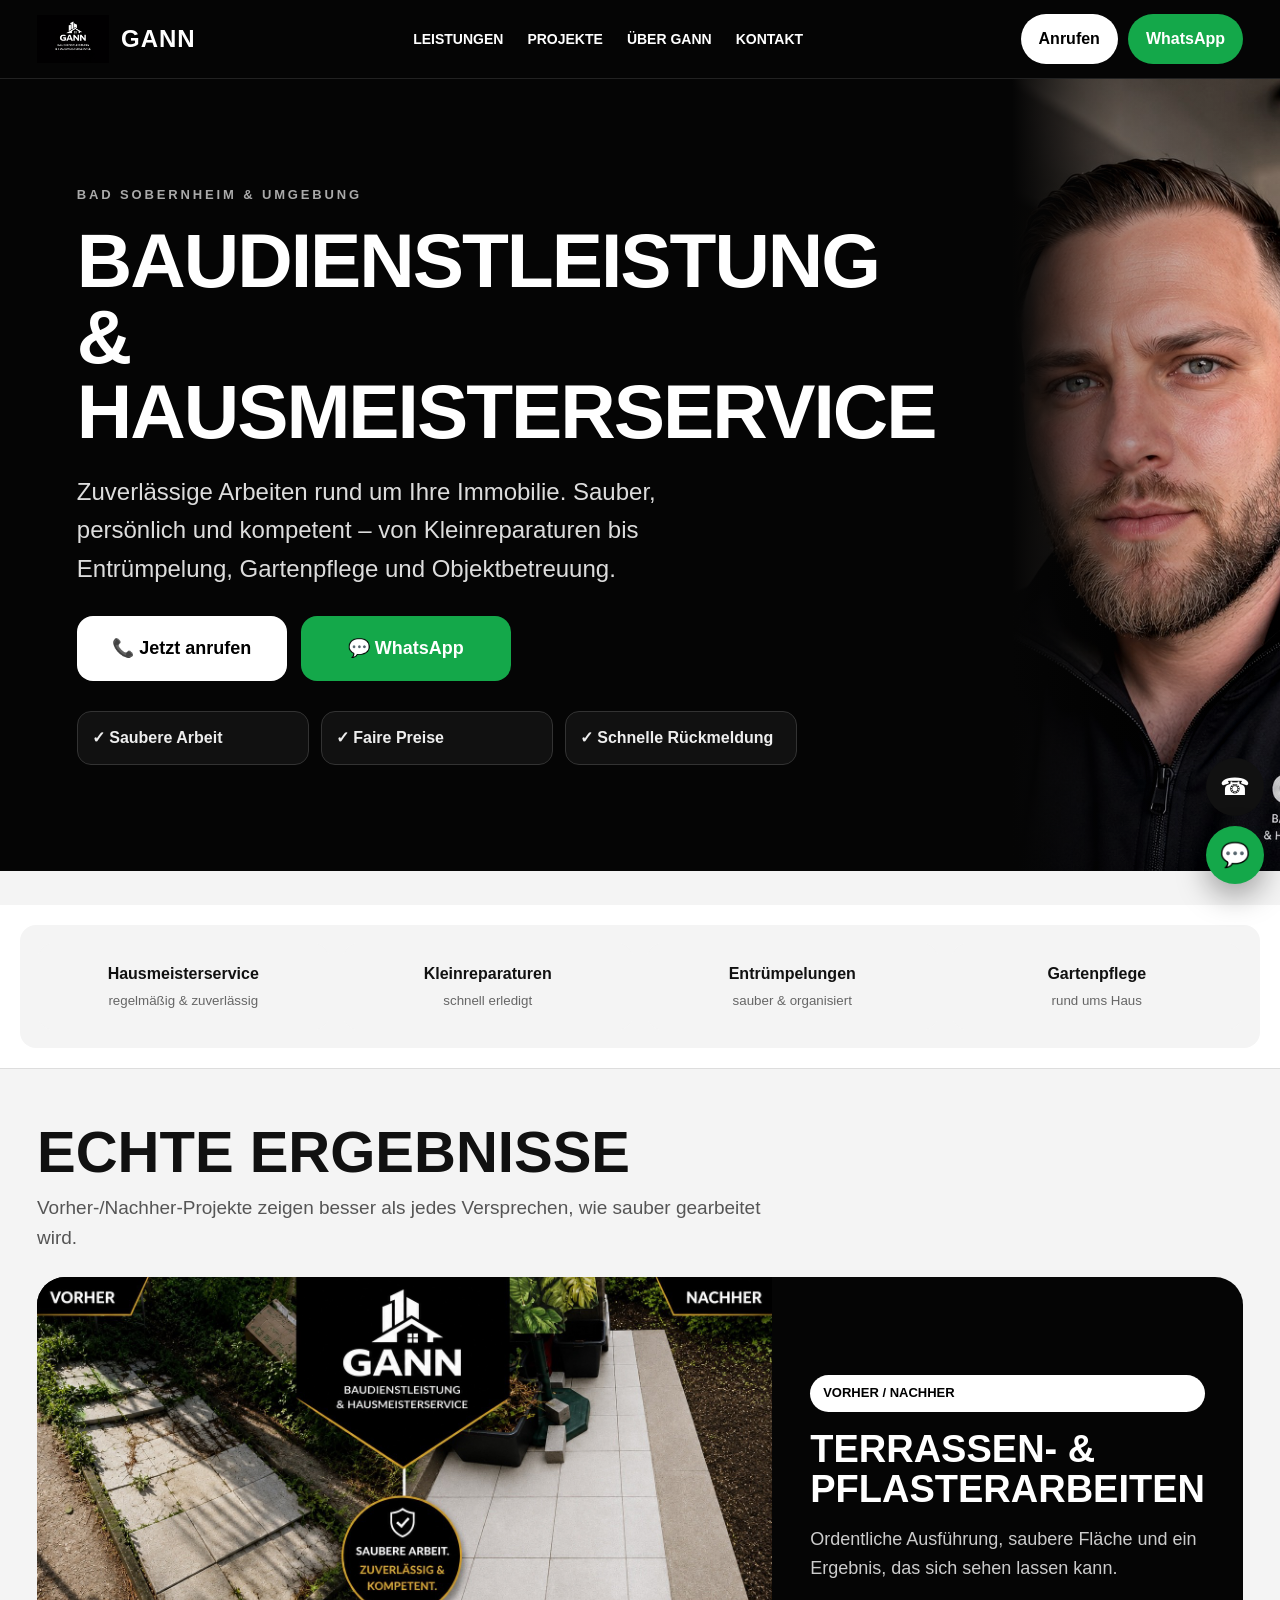
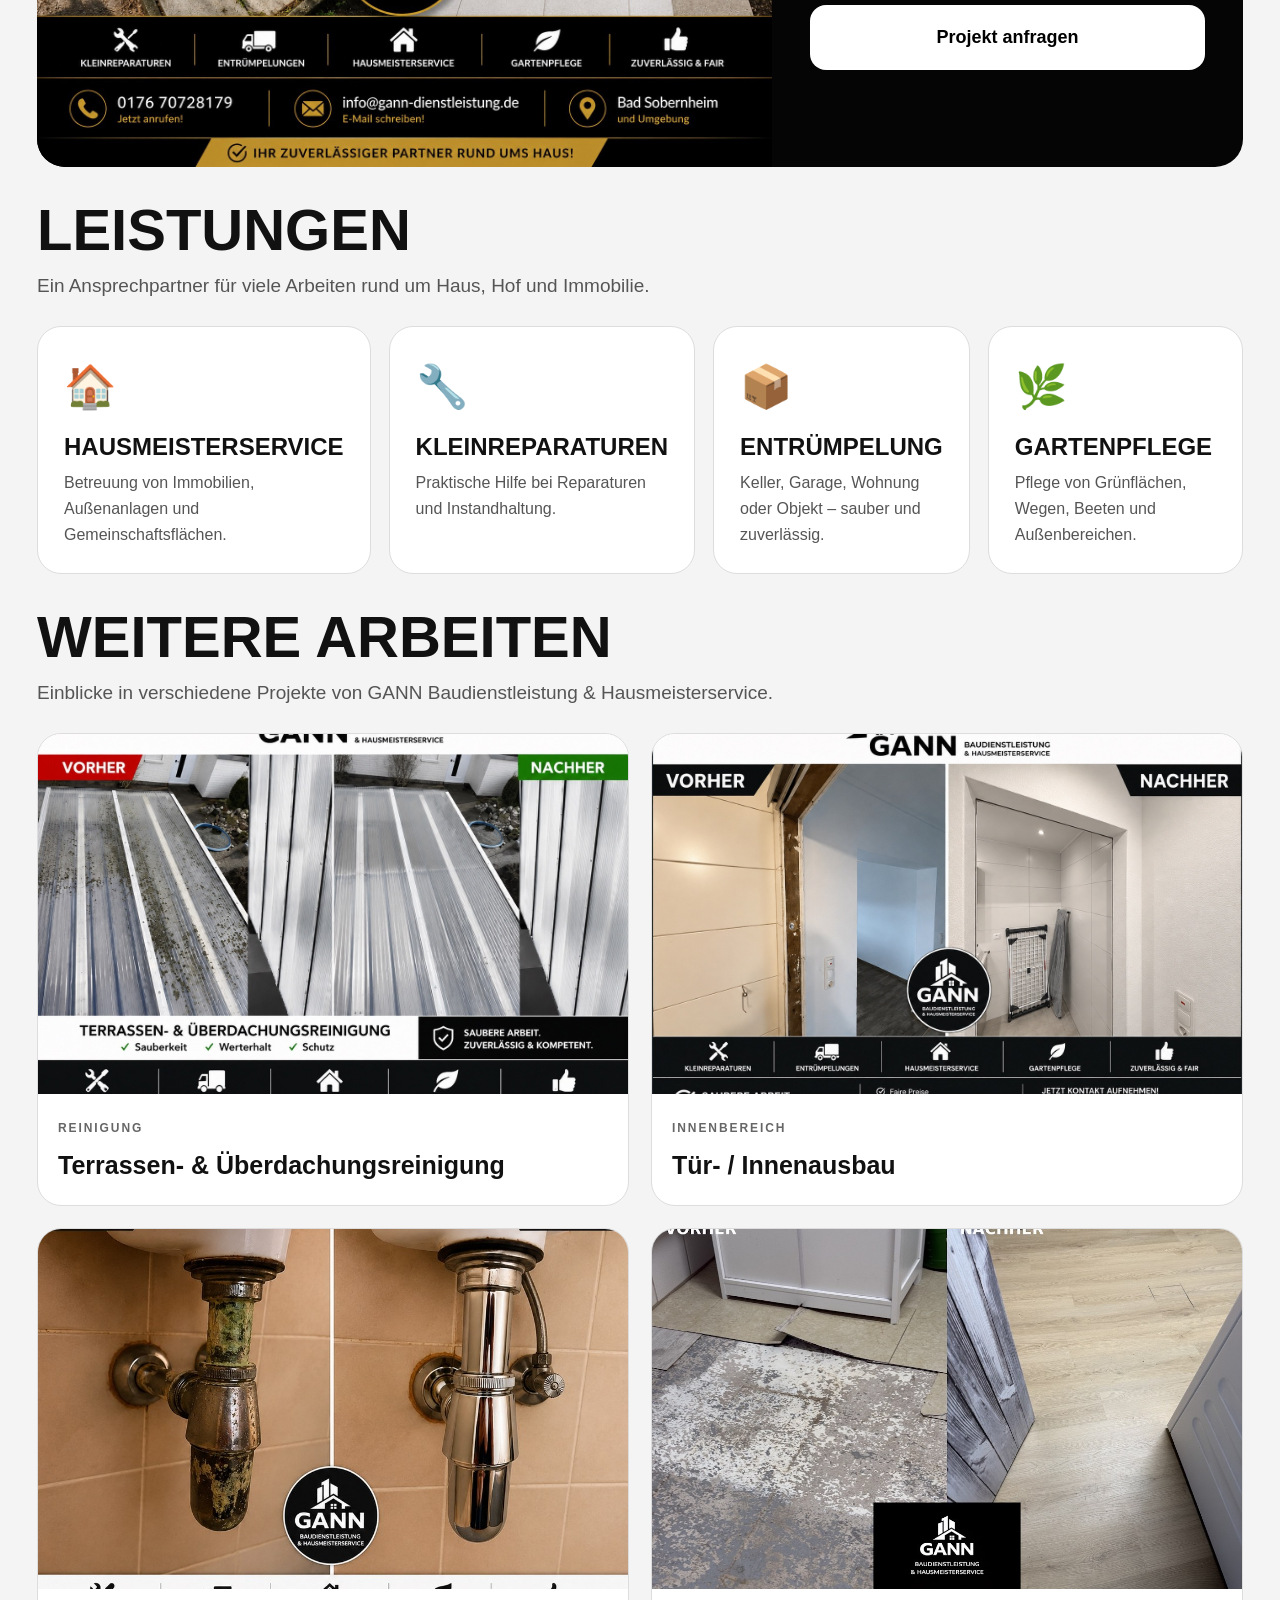
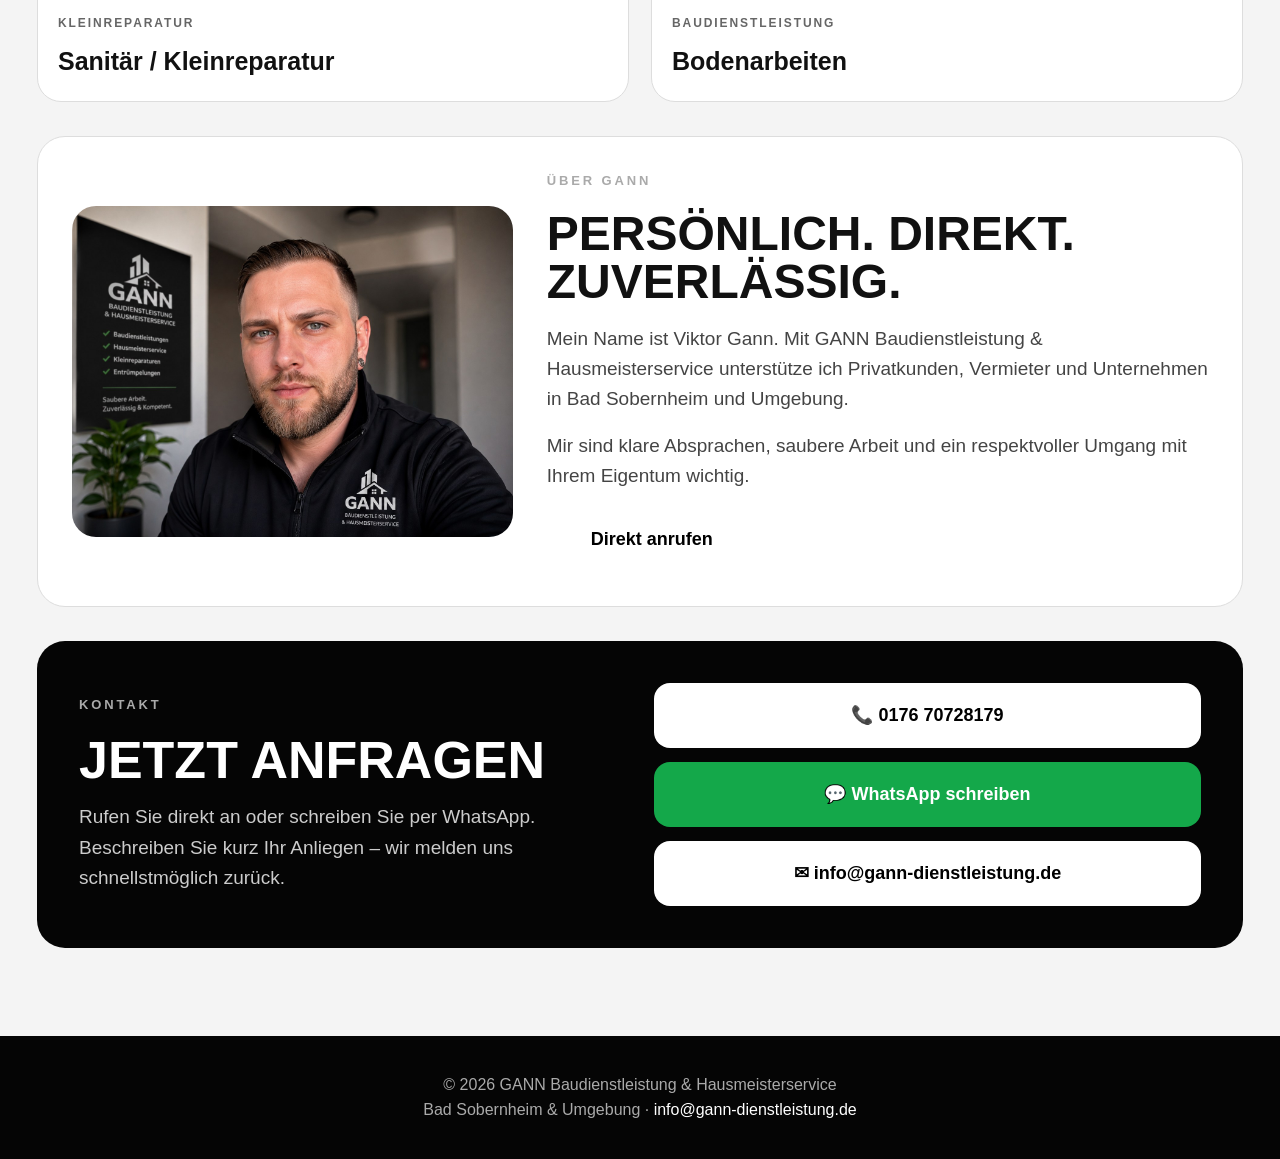
==== v2.html @ 87d22b59 "Create v2.html" ====
<!DOCTYPE html>
<html lang="de">
<head>
  <meta charset="UTF-8">
  <meta name="viewport" content="width=device-width, initial-scale=1.0">
  <title>GANN Website 2.0 Vorschau</title>
  <style>
    *{box-sizing:border-box;margin:0;padding:0}
    html{scroll-behavior:smooth}
    body{font-family:Arial,Helvetica,sans-serif;background:#f4f4f4;color:#111;line-height:1.6}
    a{text-decoration:none;color:inherit}
    img{max-width:100%;display:block}

    header{position:sticky;top:0;z-index:99;background:#050505;color:#fff;border-bottom:1px solid #222}
    .nav{max-width:1250px;margin:auto;padding:14px 22px;display:flex;align-items:center;justify-content:space-between;gap:20px}
    .logo{display:flex;align-items:center;gap:12px;font-weight:900;font-size:24px;letter-spacing:1px}
    .logo img{height:48px}
    .navlinks{display:flex;gap:24px;font-size:14px;font-weight:800;text-transform:uppercase}
    .navcta{display:flex;gap:10px}
    .btn{padding:12px 18px;border-radius:999px;font-weight:900}
    .btn.white{background:#fff;color:#000}
    .btn.green{background:#14a84a;color:#fff}

    .hero{background:#050505;color:#fff;min-height:88vh;display:grid;grid-template-columns:1fr 1fr;align-items:center;overflow:hidden}
    .hero-text{padding:70px clamp(24px,6vw,90px)}
    .eyebrow{font-size:13px;text-transform:uppercase;letter-spacing:.22em;color:#aaa;font-weight:900;margin-bottom:18px}
    h1{font-size:clamp(42px,6vw,84px);line-height:.98;text-transform:uppercase;letter-spacing:-2px;margin-bottom:24px}
    .hero-text p{font-size:clamp(18px,2vw,24px);color:#ddd;max-width:680px;margin-bottom:28px}
    .hero-actions{display:flex;gap:14px;flex-wrap:wrap;margin-bottom:30px}
    .bigbtn{padding:18px 26px;border-radius:16px;font-size:18px;font-weight:900;display:inline-flex;align-items:center;justify-content:center;min-width:210px}
    .bigbtn.dark{background:#fff;color:#000}
    .bigbtn.green{background:#14a84a;color:#fff}
    .checks{display:grid;grid-template-columns:repeat(3,1fr);gap:12px;max-width:720px}
    .checks span{border:1px solid #333;background:#111;border-radius:14px;padding:13px 14px;font-weight:800;color:#eee}

    .hero-photo{height:100%;min-height:650px;position:relative}
    .hero-photo img{width:100%;height:100%;object-fit:cover;object-position:center top;filter:grayscale(10%) contrast(1.05)}
    .hero-photo:after{content:"";position:absolute;inset:0;background:linear-gradient(90deg,#050505 0%,rgba(5,5,5,.35) 40%,transparent 100%)}

    .strip{background:#fff;padding:20px;border-bottom:1px solid #ddd}
    .strip-inner{max-width:1250px;margin:auto;display:grid;grid-template-columns:repeat(4,1fr);gap:14px;text-align:center}
    .strip div{background:#f4f4f4;border-radius:16px;padding:18px;font-weight:900}
    .strip small{display:block;color:#666;font-weight:500;margin-top:4px}

    main{max-width:1250px;margin:auto;padding:54px 22px}
    section{margin-bottom:34px}
    .section-head{margin-bottom:24px}
    .section-head h2{font-size:clamp(34px,5vw,58px);line-height:1;text-transform:uppercase}
    .section-head p{font-size:19px;color:#555;max-width:760px;margin-top:12px}

    .feature-project{background:#050505;color:#fff;border-radius:28px;overflow:hidden;display:grid;grid-template-columns:1.25fr .75fr}
    .feature-project img{width:100%;height:100%;object-fit:cover}
    .feature-info{padding:38px;display:flex;flex-direction:column;justify-content:center}
    .feature-info h3{font-size:38px;line-height:1.05;margin-bottom:16px;text-transform:uppercase}
    .feature-info p{color:#ccc;font-size:18px;margin-bottom:22px}
    .tag{display:inline-block;background:#fff;color:#000;border-radius:999px;padding:8px 13px;font-weight:900;font-size:13px;text-transform:uppercase;margin-bottom:18px}

    .services{display:grid;grid-template-columns:repeat(4,1fr);gap:18px}
    .service{background:#fff;border-radius:24px;padding:26px;min-height:220px;border:1px solid #ddd}
    .service .icon{font-size:42px;margin-bottom:14px}
    .service h3{font-size:24px;line-height:1.1;margin-bottom:10px;text-transform:uppercase}
    .service p{color:#555}

    .gallery{display:grid;grid-template-columns:repeat(2,1fr);gap:22px}
    .project{background:#fff;border-radius:24px;overflow:hidden;border:1px solid #ddd}
    .project img{width:100%;height:360px;object-fit:cover}
    .project div{padding:20px}
    .project span{font-size:12px;text-transform:uppercase;letter-spacing:.16em;font-weight:900;color:#666}
    .project h3{font-size:25px;margin-top:6px}

    .about{background:#fff;border-radius:28px;padding:34px;display:grid;grid-template-columns:.8fr 1.2fr;gap:34px;align-items:center;border:1px solid #ddd}
    .about img{border-radius:24px;max-height:520px;width:100%;object-fit:cover}
    .about h2{font-size:48px;line-height:1;text-transform:uppercase;margin-bottom:18px}
    .about p{font-size:19px;color:#444;margin-bottom:16px}

    .contact{background:#050505;color:#fff;border-radius:28px;padding:42px;display:grid;grid-template-columns:1fr 1fr;gap:28px;align-items:center}
    .contact h2{font-size:52px;line-height:1;text-transform:uppercase;margin-bottom:16px}
    .contact p{color:#ccc;font-size:19px}
    .contact-buttons{display:grid;gap:14px}

    footer{background:#050505;color:#aaa;text-align:center;padding:36px 20px}
    footer a{color:#fff}

    .float{position:fixed;right:16px;bottom:16px;z-index:100;display:flex;flex-direction:column;gap:10px}
    .float a{width:58px;height:58px;border-radius:50%;display:grid;place-items:center;background:#111;color:#fff;font-size:24px;box-shadow:0 12px 30px rgba(0,0,0,.35)}
    .float .wa{background:#14a84a}

    @media(max-width:900px){
      .navlinks{display:none}
      .hero{grid-template-columns:1fr}
      .hero-photo{min-height:480px;order:-1}
      .hero-photo:after{background:linear-gradient(0deg,#050505 0%,transparent 55%)}
      .checks,.strip-inner,.services,.gallery,.feature-project,.about,.contact{grid-template-columns:1fr}
      .feature-project img{height:auto}
    }

    @media(max-width:600px){
      .nav{padding:10px 14px}
      .logo img{height:40px}
      .logo span{display:none}
      .navcta{gap:8px}
      .btn{padding:10px 12px;font-size:13px}
      .hero-text{padding:34px 18px 42px}
      h1{font-size:39px}
      .hero-photo{min-height:390px}
      main{padding:34px 14px}
      .project img{height:auto}
      .contact,.about,.feature-info{padding:24px}
      .contact h2,.about h2{font-size:36px}
    }
  </style>
</head>

<body>

<header>
  <nav class="nav">
    <a class="logo" href="#start">
      <img src="assets/logo-dark.png" alt="GANN Logo">
      <span>GANN</span>
    </a>

    <div class="navlinks">
      <a href="#leistungen">Leistungen</a>
      <a href="#projekte">Projekte</a>
      <a href="#ueber">Über GANN</a>
      <a href="#kontakt">Kontakt</a>
    </div>

    <div class="navcta">
      <a class="btn white" href="tel:+4917670728179">Anrufen</a>
      <a class="btn green" href="https://wa.me/4917670728179">WhatsApp</a>
    </div>
  </nav>
</header>

<section class="hero" id="start">
  <div class="hero-text">
    <div class="eyebrow">Bad Sobernheim & Umgebung</div>
    <h1>Baudienstleistung & Hausmeisterservice</h1>
    <p>
      Zuverlässige Arbeiten rund um Ihre Immobilie. Sauber, persönlich und kompetent –
      von Kleinreparaturen bis Entrümpelung, Gartenpflege und Objektbetreuung.
    </p>

    <div class="hero-actions">
      <a class="bigbtn dark" href="tel:+4917670728179">📞 Jetzt anrufen</a>
      <a class="bigbtn green" href="https://wa.me/4917670728179">💬 WhatsApp</a>
    </div>

    <div class="checks">
      <span>✓ Saubere Arbeit</span>
      <span>✓ Faire Preise</span>
      <span>✓ Schnelle Rückmeldung</span>
    </div>
  </div>

  <div class="hero-photo">
    <img src="assets/viktor-gann.jpg" alt="Viktor Gann">
  </div>
</section>

<div class="strip">
  <div class="strip-inner">
    <div>Hausmeisterservice<small>regelmäßig & zuverlässig</small></div>
    <div>Kleinreparaturen<small>schnell erledigt</small></div>
    <div>Entrümpelungen<small>sauber & organisiert</small></div>
    <div>Gartenpflege<small>rund ums Haus</small></div>
  </div>
</div>

<main>

<section id="projekte">
  <div class="section-head">
    <h2>Echte Ergebnisse</h2>
    <p>Vorher-/Nachher-Projekte zeigen besser als jedes Versprechen, wie sauber gearbeitet wird.</p>
  </div>

  <div class="feature-project">
    <img src="assets/terrasse-pflaster-neu.jpg" alt="Terrassen und Pflasterarbeiten vorher nachher">
    <div class="feature-info">
      <span class="tag">Vorher / Nachher</span>
      <h3>Terrassen- & Pflasterarbeiten</h3>
      <p>Ordentliche Ausführung, saubere Fläche und ein Ergebnis, das sich sehen lassen kann.</p>
      <a class="bigbtn dark" href="#kontakt">Projekt anfragen</a>
    </div>
  </div>
</section>

<section id="leistungen">
  <div class="section-head">
    <h2>Leistungen</h2>
    <p>Ein Ansprechpartner für viele Arbeiten rund um Haus, Hof und Immobilie.</p>
  </div>

  <div class="services">
    <article class="service">
      <div class="icon">🏠</div>
      <h3>Hausmeisterservice</h3>
      <p>Betreuung von Immobilien, Außenanlagen und Gemeinschaftsflächen.</p>
    </article>

    <article class="service">
      <div class="icon">🔧</div>
      <h3>Kleinreparaturen</h3>
      <p>Praktische Hilfe bei Reparaturen und Instandhaltung.</p>
    </article>

    <article class="service">
      <div class="icon">📦</div>
      <h3>Entrümpelung</h3>
      <p>Keller, Garage, Wohnung oder Objekt – sauber und zuverlässig.</p>
    </article>

    <article class="service">
      <div class="icon">🌿</div>
      <h3>Gartenpflege</h3>
      <p>Pflege von Grünflächen, Wegen, Beeten und Außenbereichen.</p>
    </article>
  </div>
</section>

<section>
  <div class="section-head">
    <h2>Weitere Arbeiten</h2>
    <p>Einblicke in verschiedene Projekte von GANN Baudienstleistung & Hausmeisterservice.</p>
  </div>

  <div class="gallery">
    <article class="project">
      <img src="assets/terrasse.jpg" alt="Terrassenreinigung vorher nachher">
      <div><span>Reinigung</span><h3>Terrassen- & Überdachungsreinigung</h3></div>
    </article>

    <article class="project">
      <img src="assets/innenausbau.jpg" alt="Innenausbau vorher nachher">
      <div><span>Innenbereich</span><h3>Tür- / Innenausbau</h3></div>
    </article>

    <article class="project">
      <img src="assets/sanitaer.jpg" alt="Sanitär Kleinreparatur vorher nachher">
      <div><span>Kleinreparatur</span><h3>Sanitär / Kleinreparatur</h3></div>
    </article>

    <article class="project">
      <img src="assets/boden.jpg" alt="Bodenarbeiten vorher nachher">
      <div><span>Baudienstleistung</span><h3>Bodenarbeiten</h3></div>
    </article>
  </div>
</section>

<section class="about" id="ueber">
  <img src="assets/viktor-gann.jpg" alt="Viktor Gann">
  <div>
    <div class="eyebrow">Über GANN</div>
    <h2>Persönlich. Direkt. Zuverlässig.</h2>
    <p>
      Mein Name ist Viktor Gann. Mit GANN Baudienstleistung & Hausmeisterservice
      unterstütze ich Privatkunden, Vermieter und Unternehmen in Bad Sobernheim und Umgebung.
    </p>
    <p>
      Mir sind klare Absprachen, saubere Arbeit und ein respektvoller Umgang mit Ihrem Eigentum wichtig.
    </p>
    <a class="bigbtn dark" href="tel:+4917670728179">Direkt anrufen</a>
  </div>
</section>

<section class="contact" id="kontakt">
  <div>
    <div class="eyebrow">Kontakt</div>
    <h2>Jetzt anfragen</h2>
    <p>
      Rufen Sie direkt an oder schreiben Sie per WhatsApp.
      Beschreiben Sie kurz Ihr Anliegen – wir melden uns schnellstmöglich zurück.
    </p>
  </div>

  <div class="contact-buttons">
    <a class="bigbtn dark" href="tel:+4917670728179">📞 0176 70728179</a>
    <a class="bigbtn green" href="https://wa.me/4917670728179">💬 WhatsApp schreiben</a>
    <a class="bigbtn dark" href="mailto:info@gann-dienstleistung.de">✉ info@gann-dienstleistung.de</a>
  </div>
</section>

</main>

<div class="float">
  <a href="tel:+4917670728179">☎</a>
  <a class="wa" href="https://wa.me/4917670728179">💬</a>
</div>

<footer>
  <p>© 2026 GANN Baudienstleistung & Hausmeisterservice</p>
  <p>Bad Sobernheim & Umgebung · <a href="mailto:info@gann-dienstleistung.de">info@gann-dienstleistung.de</a></p>
</footer>

</body>
</html>
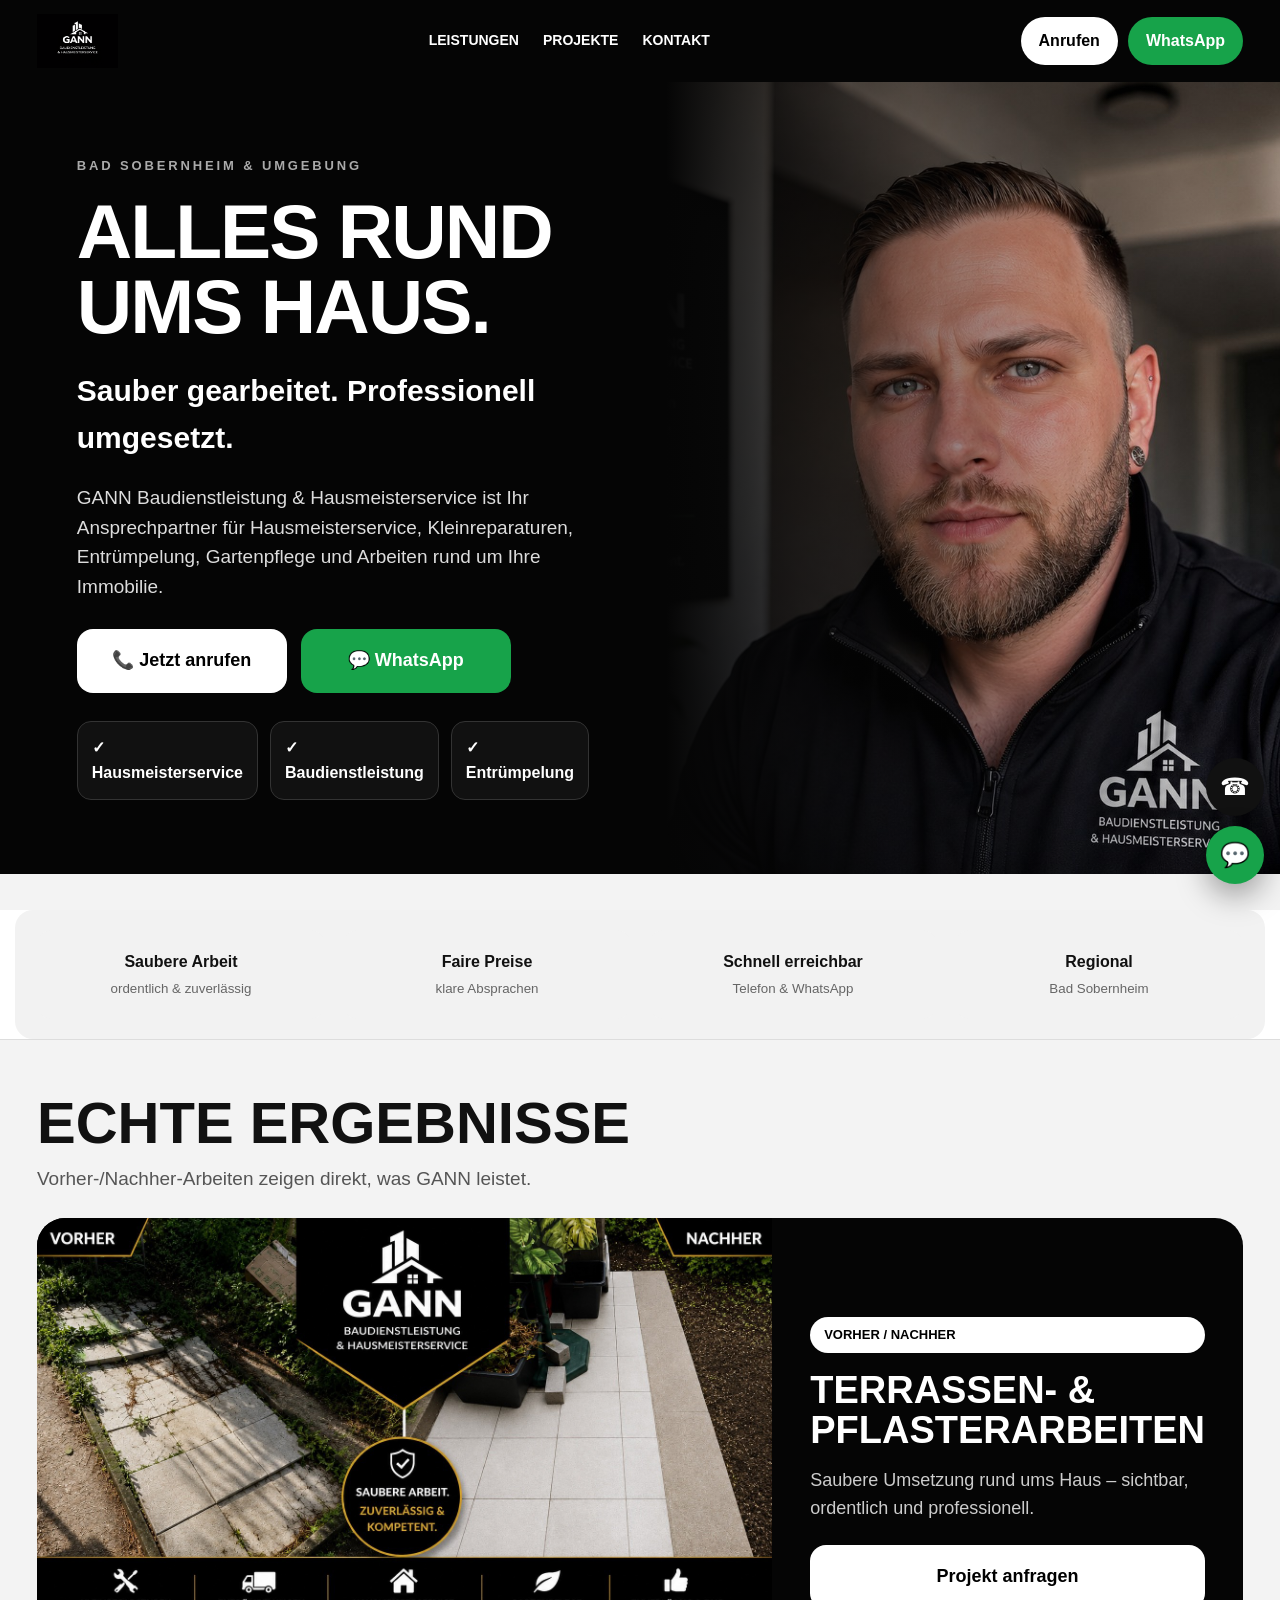
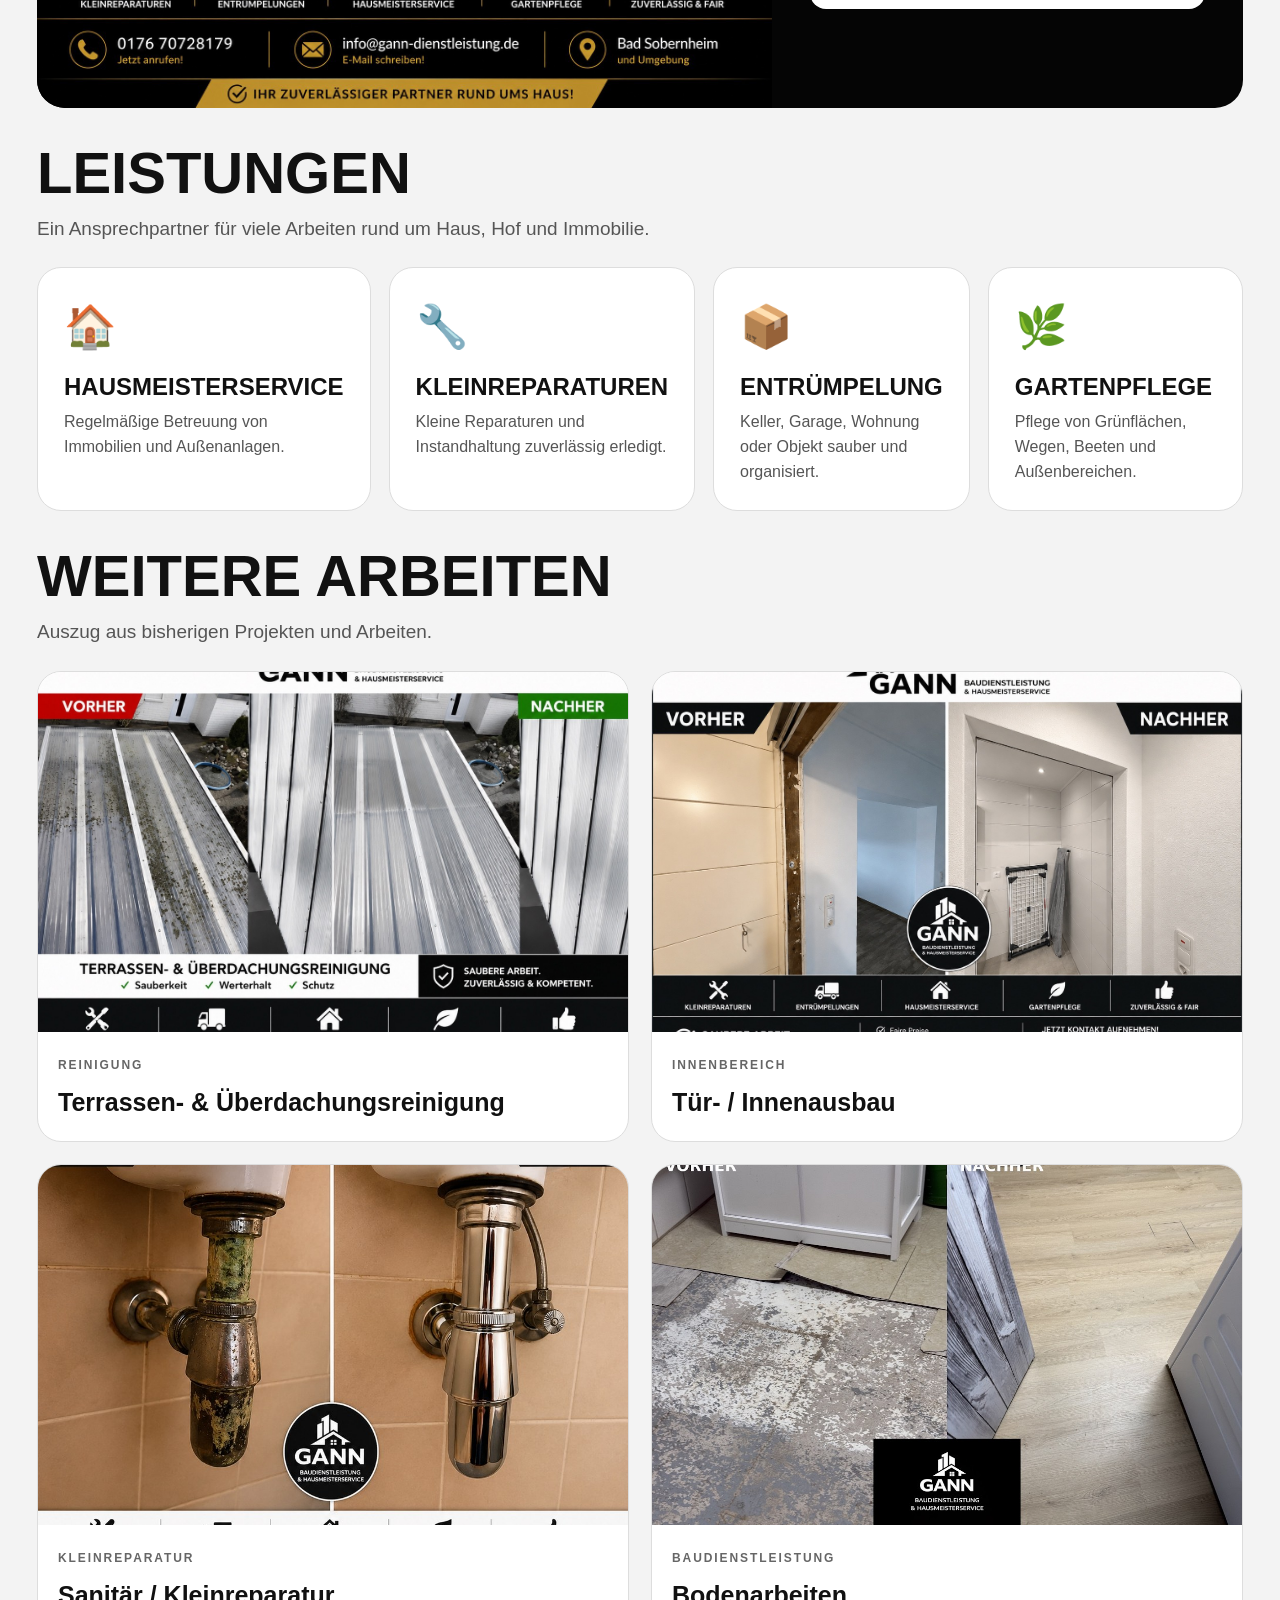
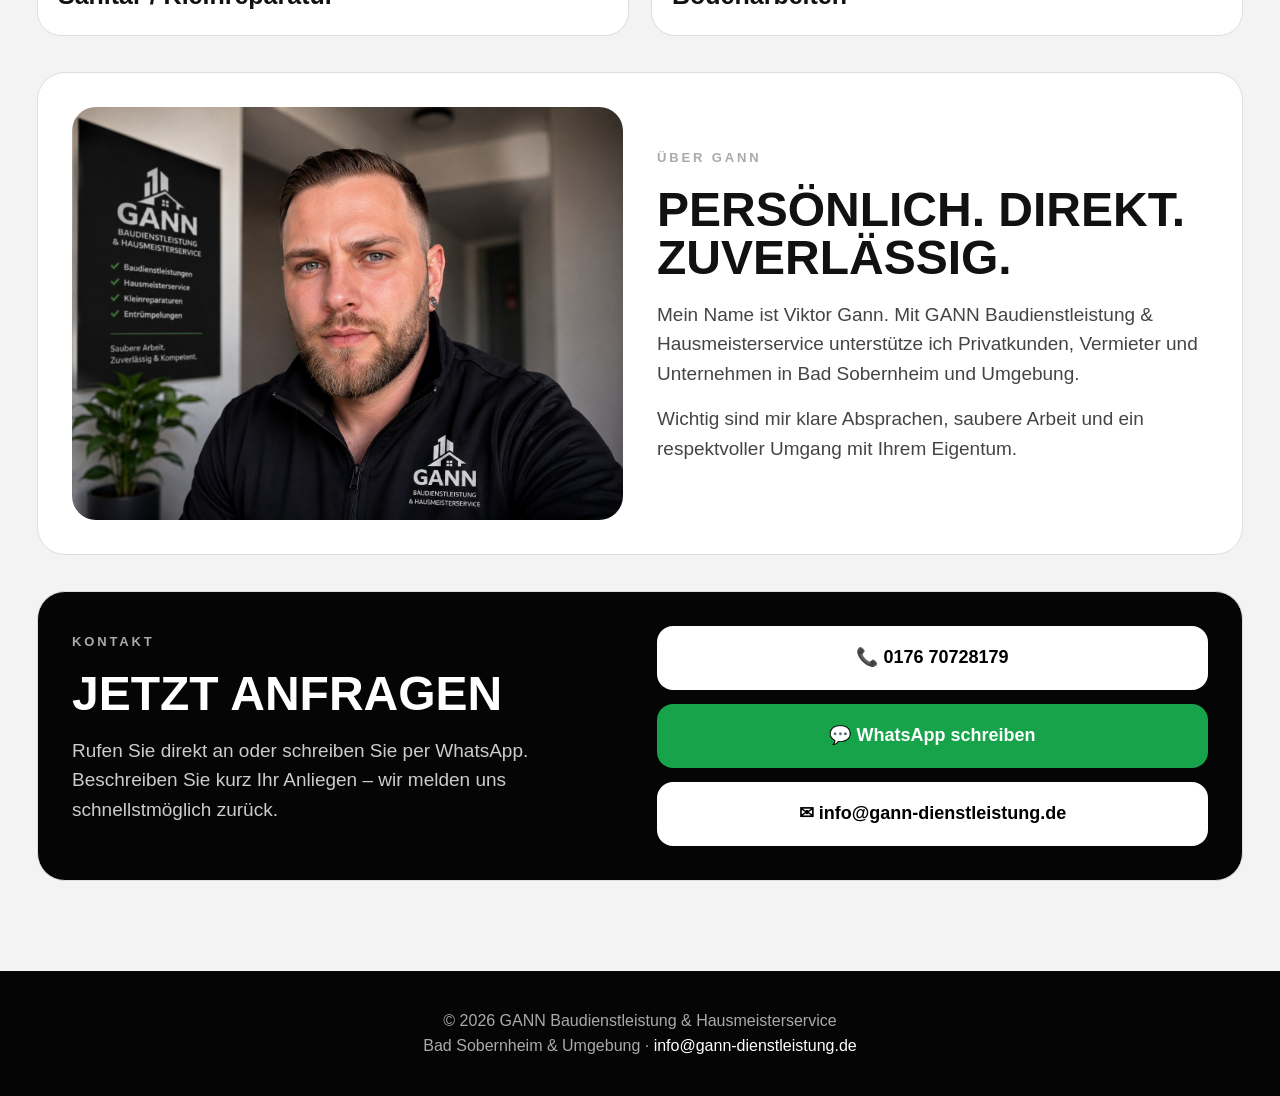
==== commit a698bdae: "Update v2.html" ====
--- a/v2.html
+++ b/v2.html
@@ -3,110 +3,108 @@
 <head>
   <meta charset="UTF-8">
   <meta name="viewport" content="width=device-width, initial-scale=1.0">
-  <title>GANN Website 2.0 Vorschau</title>
+  <title>GANN Vorschau</title>
+
   <style>
     *{box-sizing:border-box;margin:0;padding:0}
-    html{scroll-behavior:smooth}
-    body{font-family:Arial,Helvetica,sans-serif;background:#f4f4f4;color:#111;line-height:1.6}
+    body{font-family:Arial,Helvetica,sans-serif;background:#f3f3f3;color:#111;line-height:1.55}
     a{text-decoration:none;color:inherit}
     img{max-width:100%;display:block}
 
-    header{position:sticky;top:0;z-index:99;background:#050505;color:#fff;border-bottom:1px solid #222}
-    .nav{max-width:1250px;margin:auto;padding:14px 22px;display:flex;align-items:center;justify-content:space-between;gap:20px}
-    .logo{display:flex;align-items:center;gap:12px;font-weight:900;font-size:24px;letter-spacing:1px}
-    .logo img{height:48px}
-    .navlinks{display:flex;gap:24px;font-size:14px;font-weight:800;text-transform:uppercase}
+    header{background:#050505;color:#fff;position:sticky;top:0;z-index:100}
+    .nav{max-width:1250px;margin:auto;padding:14px 22px;display:flex;align-items:center;justify-content:space-between;gap:18px}
+    .logo img{height:54px}
+    .navlinks{display:flex;gap:24px;font-weight:800;text-transform:uppercase;font-size:14px}
     .navcta{display:flex;gap:10px}
     .btn{padding:12px 18px;border-radius:999px;font-weight:900}
     .btn.white{background:#fff;color:#000}
-    .btn.green{background:#14a84a;color:#fff}
-
-    .hero{background:#050505;color:#fff;min-height:88vh;display:grid;grid-template-columns:1fr 1fr;align-items:center;overflow:hidden}
+    .btn.green{background:#17a34a;color:#fff}
+
+    .hero{background:#050505;color:#fff;display:grid;grid-template-columns:1fr 1fr;min-height:88vh;align-items:center}
     .hero-text{padding:70px clamp(24px,6vw,90px)}
-    .eyebrow{font-size:13px;text-transform:uppercase;letter-spacing:.22em;color:#aaa;font-weight:900;margin-bottom:18px}
-    h1{font-size:clamp(42px,6vw,84px);line-height:.98;text-transform:uppercase;letter-spacing:-2px;margin-bottom:24px}
-    .hero-text p{font-size:clamp(18px,2vw,24px);color:#ddd;max-width:680px;margin-bottom:28px}
-    .hero-actions{display:flex;gap:14px;flex-wrap:wrap;margin-bottom:30px}
-    .bigbtn{padding:18px 26px;border-radius:16px;font-size:18px;font-weight:900;display:inline-flex;align-items:center;justify-content:center;min-width:210px}
-    .bigbtn.dark{background:#fff;color:#000}
-    .bigbtn.green{background:#14a84a;color:#fff}
-    .checks{display:grid;grid-template-columns:repeat(3,1fr);gap:12px;max-width:720px}
-    .checks span{border:1px solid #333;background:#111;border-radius:14px;padding:13px 14px;font-weight:800;color:#eee}
-
-    .hero-photo{height:100%;min-height:650px;position:relative}
-    .hero-photo img{width:100%;height:100%;object-fit:cover;object-position:center top;filter:grayscale(10%) contrast(1.05)}
-    .hero-photo:after{content:"";position:absolute;inset:0;background:linear-gradient(90deg,#050505 0%,rgba(5,5,5,.35) 40%,transparent 100%)}
-
-    .strip{background:#fff;padding:20px;border-bottom:1px solid #ddd}
-    .strip-inner{max-width:1250px;margin:auto;display:grid;grid-template-columns:repeat(4,1fr);gap:14px;text-align:center}
-    .strip div{background:#f4f4f4;border-radius:16px;padding:18px;font-weight:900}
-    .strip small{display:block;color:#666;font-weight:500;margin-top:4px}
+    .label{font-size:13px;letter-spacing:.22em;text-transform:uppercase;color:#aaa;font-weight:900;margin-bottom:18px}
+    h1{font-size:clamp(44px,6vw,86px);line-height:.98;text-transform:uppercase;letter-spacing:-2px;margin-bottom:24px}
+    .sub{font-size:clamp(20px,2.4vw,30px);font-weight:800;margin-bottom:22px}
+    .hero p{font-size:19px;color:#ddd;max-width:680px;margin-bottom:28px}
+    .actions{display:flex;gap:14px;flex-wrap:wrap;margin-bottom:28px}
+    .bigbtn{padding:18px 26px;border-radius:16px;font-size:18px;font-weight:900;display:inline-flex;justify-content:center;align-items:center;min-width:210px}
+    .bigbtn.light{background:#fff;color:#000}
+    .bigbtn.green{background:#17a34a;color:#fff}
+
+    .checks{display:grid;grid-template-columns:repeat(3,1fr);gap:12px;max-width:760px}
+    .checks span{background:#111;border:1px solid #333;border-radius:14px;padding:14px;font-weight:800}
+
+    .hero-img{height:100%;min-height:650px;position:relative}
+    .hero-img img{width:100%;height:100%;object-fit:cover;object-position:center top}
+    .hero-img:after{content:"";position:absolute;inset:0;background:linear-gradient(90deg,#050505 0%,rgba(5,5,5,.45) 42%,transparent)}
+
+    .quick{background:#fff;border-bottom:1px solid #ddd}
+    .quick-inner{max-width:1250px;margin:auto;padding:22px;display:grid;grid-template-columns:repeat(4,1fr);gap:14px}
+    .quick div{background:#f2f2f2;padding:20px;border-radius:18px;font-weight:900;text-align:center}
+    .quick small{display:block;color:#666;font-weight:500;margin-top:4px}
 
     main{max-width:1250px;margin:auto;padding:54px 22px}
-    section{margin-bottom:34px}
-    .section-head{margin-bottom:24px}
-    .section-head h2{font-size:clamp(34px,5vw,58px);line-height:1;text-transform:uppercase}
-    .section-head p{font-size:19px;color:#555;max-width:760px;margin-top:12px}
-
-    .feature-project{background:#050505;color:#fff;border-radius:28px;overflow:hidden;display:grid;grid-template-columns:1.25fr .75fr}
-    .feature-project img{width:100%;height:100%;object-fit:cover}
+    section{margin-bottom:36px}
+    .head{margin-bottom:24px}
+    .head h2{font-size:clamp(34px,5vw,58px);text-transform:uppercase;line-height:1}
+    .head p{font-size:19px;color:#555;max-width:760px;margin-top:12px}
+
+    .feature{background:#050505;color:#fff;border-radius:28px;overflow:hidden;display:grid;grid-template-columns:1.25fr .75fr}
+    .feature img{width:100%;height:100%;object-fit:cover}
     .feature-info{padding:38px;display:flex;flex-direction:column;justify-content:center}
-    .feature-info h3{font-size:38px;line-height:1.05;margin-bottom:16px;text-transform:uppercase}
-    .feature-info p{color:#ccc;font-size:18px;margin-bottom:22px}
-    .tag{display:inline-block;background:#fff;color:#000;border-radius:999px;padding:8px 13px;font-weight:900;font-size:13px;text-transform:uppercase;margin-bottom:18px}
+    .tag{display:inline-block;background:#fff;color:#000;border-radius:999px;padding:8px 14px;font-size:13px;font-weight:900;text-transform:uppercase;margin-bottom:18px}
+    .feature h3{font-size:38px;line-height:1.05;text-transform:uppercase;margin-bottom:16px}
+    .feature p{font-size:18px;color:#ccc;margin-bottom:22px}
 
     .services{display:grid;grid-template-columns:repeat(4,1fr);gap:18px}
-    .service{background:#fff;border-radius:24px;padding:26px;min-height:220px;border:1px solid #ddd}
+    .service{background:#fff;border:1px solid #ddd;border-radius:24px;padding:26px;min-height:220px}
     .service .icon{font-size:42px;margin-bottom:14px}
-    .service h3{font-size:24px;line-height:1.1;margin-bottom:10px;text-transform:uppercase}
+    .service h3{font-size:24px;text-transform:uppercase;line-height:1.1;margin-bottom:10px}
     .service p{color:#555}
 
     .gallery{display:grid;grid-template-columns:repeat(2,1fr);gap:22px}
-    .project{background:#fff;border-radius:24px;overflow:hidden;border:1px solid #ddd}
+    .project{background:#fff;border:1px solid #ddd;border-radius:24px;overflow:hidden}
     .project img{width:100%;height:360px;object-fit:cover}
     .project div{padding:20px}
     .project span{font-size:12px;text-transform:uppercase;letter-spacing:.16em;font-weight:900;color:#666}
     .project h3{font-size:25px;margin-top:6px}
 
-    .about{background:#fff;border-radius:28px;padding:34px;display:grid;grid-template-columns:.8fr 1.2fr;gap:34px;align-items:center;border:1px solid #ddd}
+    .about,.contact{background:#fff;border:1px solid #ddd;border-radius:28px;padding:34px;display:grid;grid-template-columns:1fr 1fr;gap:34px;align-items:center}
     .about img{border-radius:24px;max-height:520px;width:100%;object-fit:cover}
-    .about h2{font-size:48px;line-height:1;text-transform:uppercase;margin-bottom:18px}
-    .about p{font-size:19px;color:#444;margin-bottom:16px}
-
-    .contact{background:#050505;color:#fff;border-radius:28px;padding:42px;display:grid;grid-template-columns:1fr 1fr;gap:28px;align-items:center}
-    .contact h2{font-size:52px;line-height:1;text-transform:uppercase;margin-bottom:16px}
-    .contact p{color:#ccc;font-size:19px}
+    .about h2,.contact h2{font-size:48px;text-transform:uppercase;line-height:1;margin-bottom:18px}
+    .about p,.contact p{font-size:19px;color:#444;margin-bottom:16px}
+
+    .contact{background:#050505;color:#fff}
+    .contact p{color:#ccc}
     .contact-buttons{display:grid;gap:14px}
 
-    footer{background:#050505;color:#aaa;text-align:center;padding:36px 20px}
+    footer{background:#050505;color:#aaa;text-align:center;padding:38px 20px}
     footer a{color:#fff}
 
     .float{position:fixed;right:16px;bottom:16px;z-index:100;display:flex;flex-direction:column;gap:10px}
     .float a{width:58px;height:58px;border-radius:50%;display:grid;place-items:center;background:#111;color:#fff;font-size:24px;box-shadow:0 12px 30px rgba(0,0,0,.35)}
-    .float .wa{background:#14a84a}
+    .float .wa{background:#17a34a}
 
     @media(max-width:900px){
       .navlinks{display:none}
       .hero{grid-template-columns:1fr}
-      .hero-photo{min-height:480px;order:-1}
-      .hero-photo:after{background:linear-gradient(0deg,#050505 0%,transparent 55%)}
-      .checks,.strip-inner,.services,.gallery,.feature-project,.about,.contact{grid-template-columns:1fr}
-      .feature-project img{height:auto}
+      .hero-img{order:-1;min-height:440px}
+      .hero-img:after{background:linear-gradient(0deg,#050505 0%,transparent 55%)}
+      .checks,.quick-inner,.services,.gallery,.feature,.about,.contact{grid-template-columns:1fr}
     }
 
     @media(max-width:600px){
       .nav{padding:10px 14px}
-      .logo img{height:40px}
-      .logo span{display:none}
-      .navcta{gap:8px}
+      .logo img{height:44px}
       .btn{padding:10px 12px;font-size:13px}
       .hero-text{padding:34px 18px 42px}
-      h1{font-size:39px}
-      .hero-photo{min-height:390px}
+      h1{font-size:40px}
+      .sub{font-size:22px}
+      .hero-img{min-height:390px}
       main{padding:34px 14px}
+      .feature-info,.about,.contact{padding:24px}
       .project img{height:auto}
-      .contact,.about,.feature-info{padding:24px}
-      .contact h2,.about h2{font-size:36px}
+      .about h2,.contact h2{font-size:36px}
     }
   </style>
 </head>
@@ -117,13 +115,11 @@
   <nav class="nav">
     <a class="logo" href="#start">
       <img src="assets/logo-dark.png" alt="GANN Logo">
-      <span>GANN</span>
     </a>
 
     <div class="navlinks">
       <a href="#leistungen">Leistungen</a>
       <a href="#projekte">Projekte</a>
-      <a href="#ueber">Über GANN</a>
       <a href="#kontakt">Kontakt</a>
     </div>
 
@@ -136,60 +132,67 @@
 
 <section class="hero" id="start">
   <div class="hero-text">
-    <div class="eyebrow">Bad Sobernheim & Umgebung</div>
-    <h1>Baudienstleistung & Hausmeisterservice</h1>
+    <div class="label">Bad Sobernheim & Umgebung</div>
+
+    <h1>Alles rund ums Haus.</h1>
+
+    <div class="sub">
+      Sauber gearbeitet. Professionell umgesetzt.
+    </div>
+
     <p>
-      Zuverlässige Arbeiten rund um Ihre Immobilie. Sauber, persönlich und kompetent –
-      von Kleinreparaturen bis Entrümpelung, Gartenpflege und Objektbetreuung.
+      GANN Baudienstleistung & Hausmeisterservice ist Ihr Ansprechpartner
+      für Hausmeisterservice, Kleinreparaturen, Entrümpelung, Gartenpflege
+      und Arbeiten rund um Ihre Immobilie.
     </p>
 
-    <div class="hero-actions">
-      <a class="bigbtn dark" href="tel:+4917670728179">📞 Jetzt anrufen</a>
+    <div class="actions">
+      <a class="bigbtn light" href="tel:+4917670728179">📞 Jetzt anrufen</a>
       <a class="bigbtn green" href="https://wa.me/4917670728179">💬 WhatsApp</a>
     </div>
 
     <div class="checks">
-      <span>✓ Saubere Arbeit</span>
-      <span>✓ Faire Preise</span>
-      <span>✓ Schnelle Rückmeldung</span>
-    </div>
-  </div>
-
-  <div class="hero-photo">
+      <span>✓ Hausmeisterservice</span>
+      <span>✓ Baudienstleistung</span>
+      <span>✓ Entrümpelung</span>
+    </div>
+  </div>
+
+  <div class="hero-img">
     <img src="assets/viktor-gann.jpg" alt="Viktor Gann">
   </div>
 </section>
 
-<div class="strip">
-  <div class="strip-inner">
-    <div>Hausmeisterservice<small>regelmäßig & zuverlässig</small></div>
-    <div>Kleinreparaturen<small>schnell erledigt</small></div>
-    <div>Entrümpelungen<small>sauber & organisiert</small></div>
-    <div>Gartenpflege<small>rund ums Haus</small></div>
+<div class="quick">
+  <div class="quick-inner">
+    <div>Saubere Arbeit<small>ordentlich & zuverlässig</small></div>
+    <div>Faire Preise<small>klare Absprachen</small></div>
+    <div>Schnell erreichbar<small>Telefon & WhatsApp</small></div>
+    <div>Regional<small>Bad Sobernheim</small></div>
   </div>
 </div>
 
 <main>
 
 <section id="projekte">
-  <div class="section-head">
+  <div class="head">
     <h2>Echte Ergebnisse</h2>
-    <p>Vorher-/Nachher-Projekte zeigen besser als jedes Versprechen, wie sauber gearbeitet wird.</p>
-  </div>
-
-  <div class="feature-project">
-    <img src="assets/terrasse-pflaster-neu.jpg" alt="Terrassen und Pflasterarbeiten vorher nachher">
+    <p>Vorher-/Nachher-Arbeiten zeigen direkt, was GANN leistet.</p>
+  </div>
+
+  <div class="feature">
+    <img src="assets/terrasse-pflaster-neu.jpg" alt="Terrasse Pflasterarbeiten vorher nachher">
     <div class="feature-info">
       <span class="tag">Vorher / Nachher</span>
       <h3>Terrassen- & Pflasterarbeiten</h3>
-      <p>Ordentliche Ausführung, saubere Fläche und ein Ergebnis, das sich sehen lassen kann.</p>
-      <a class="bigbtn dark" href="#kontakt">Projekt anfragen</a>
+      <p>Saubere Umsetzung rund ums Haus – sichtbar, ordentlich und professionell.</p>
+      <a class="bigbtn light" href="#kontakt">Projekt anfragen</a>
     </div>
   </div>
 </section>
 
 <section id="leistungen">
-  <div class="section-head">
+  <div class="head">
     <h2>Leistungen</h2>
     <p>Ein Ansprechpartner für viele Arbeiten rund um Haus, Hof und Immobilie.</p>
   </div>
@@ -198,19 +201,19 @@
     <article class="service">
       <div class="icon">🏠</div>
       <h3>Hausmeisterservice</h3>
-      <p>Betreuung von Immobilien, Außenanlagen und Gemeinschaftsflächen.</p>
+      <p>Regelmäßige Betreuung von Immobilien und Außenanlagen.</p>
     </article>
 
     <article class="service">
       <div class="icon">🔧</div>
       <h3>Kleinreparaturen</h3>
-      <p>Praktische Hilfe bei Reparaturen und Instandhaltung.</p>
+      <p>Kleine Reparaturen und Instandhaltung zuverlässig erledigt.</p>
     </article>
 
     <article class="service">
       <div class="icon">📦</div>
       <h3>Entrümpelung</h3>
-      <p>Keller, Garage, Wohnung oder Objekt – sauber und zuverlässig.</p>
+      <p>Keller, Garage, Wohnung oder Objekt sauber und organisiert.</p>
     </article>
 
     <article class="service">
@@ -222,53 +225,52 @@
 </section>
 
 <section>
-  <div class="section-head">
+  <div class="head">
     <h2>Weitere Arbeiten</h2>
-    <p>Einblicke in verschiedene Projekte von GANN Baudienstleistung & Hausmeisterservice.</p>
+    <p>Auszug aus bisherigen Projekten und Arbeiten.</p>
   </div>
 
   <div class="gallery">
     <article class="project">
-      <img src="assets/terrasse.jpg" alt="Terrassenreinigung vorher nachher">
+      <img src="assets/terrasse.jpg" alt="Terrassenreinigung">
       <div><span>Reinigung</span><h3>Terrassen- & Überdachungsreinigung</h3></div>
     </article>
 
     <article class="project">
-      <img src="assets/innenausbau.jpg" alt="Innenausbau vorher nachher">
+      <img src="assets/innenausbau.jpg" alt="Innenausbau">
       <div><span>Innenbereich</span><h3>Tür- / Innenausbau</h3></div>
     </article>
 
     <article class="project">
-      <img src="assets/sanitaer.jpg" alt="Sanitär Kleinreparatur vorher nachher">
+      <img src="assets/sanitaer.jpg" alt="Sanitär Kleinreparatur">
       <div><span>Kleinreparatur</span><h3>Sanitär / Kleinreparatur</h3></div>
     </article>
 
     <article class="project">
-      <img src="assets/boden.jpg" alt="Bodenarbeiten vorher nachher">
+      <img src="assets/boden.jpg" alt="Bodenarbeiten">
       <div><span>Baudienstleistung</span><h3>Bodenarbeiten</h3></div>
     </article>
   </div>
 </section>
 
-<section class="about" id="ueber">
+<section class="about">
   <img src="assets/viktor-gann.jpg" alt="Viktor Gann">
   <div>
-    <div class="eyebrow">Über GANN</div>
+    <div class="label">Über GANN</div>
     <h2>Persönlich. Direkt. Zuverlässig.</h2>
     <p>
       Mein Name ist Viktor Gann. Mit GANN Baudienstleistung & Hausmeisterservice
       unterstütze ich Privatkunden, Vermieter und Unternehmen in Bad Sobernheim und Umgebung.
     </p>
     <p>
-      Mir sind klare Absprachen, saubere Arbeit und ein respektvoller Umgang mit Ihrem Eigentum wichtig.
+      Wichtig sind mir klare Absprachen, saubere Arbeit und ein respektvoller Umgang mit Ihrem Eigentum.
     </p>
-    <a class="bigbtn dark" href="tel:+4917670728179">Direkt anrufen</a>
   </div>
 </section>
 
 <section class="contact" id="kontakt">
   <div>
-    <div class="eyebrow">Kontakt</div>
+    <div class="label">Kontakt</div>
     <h2>Jetzt anfragen</h2>
     <p>
       Rufen Sie direkt an oder schreiben Sie per WhatsApp.
@@ -277,9 +279,9 @@
   </div>
 
   <div class="contact-buttons">
-    <a class="bigbtn dark" href="tel:+4917670728179">📞 0176 70728179</a>
+    <a class="bigbtn light" href="tel:+4917670728179">📞 0176 70728179</a>
     <a class="bigbtn green" href="https://wa.me/4917670728179">💬 WhatsApp schreiben</a>
-    <a class="bigbtn dark" href="mailto:info@gann-dienstleistung.de">✉ info@gann-dienstleistung.de</a>
+    <a class="bigbtn light" href="mailto:info@gann-dienstleistung.de">✉ info@gann-dienstleistung.de</a>
   </div>
 </section>
 
